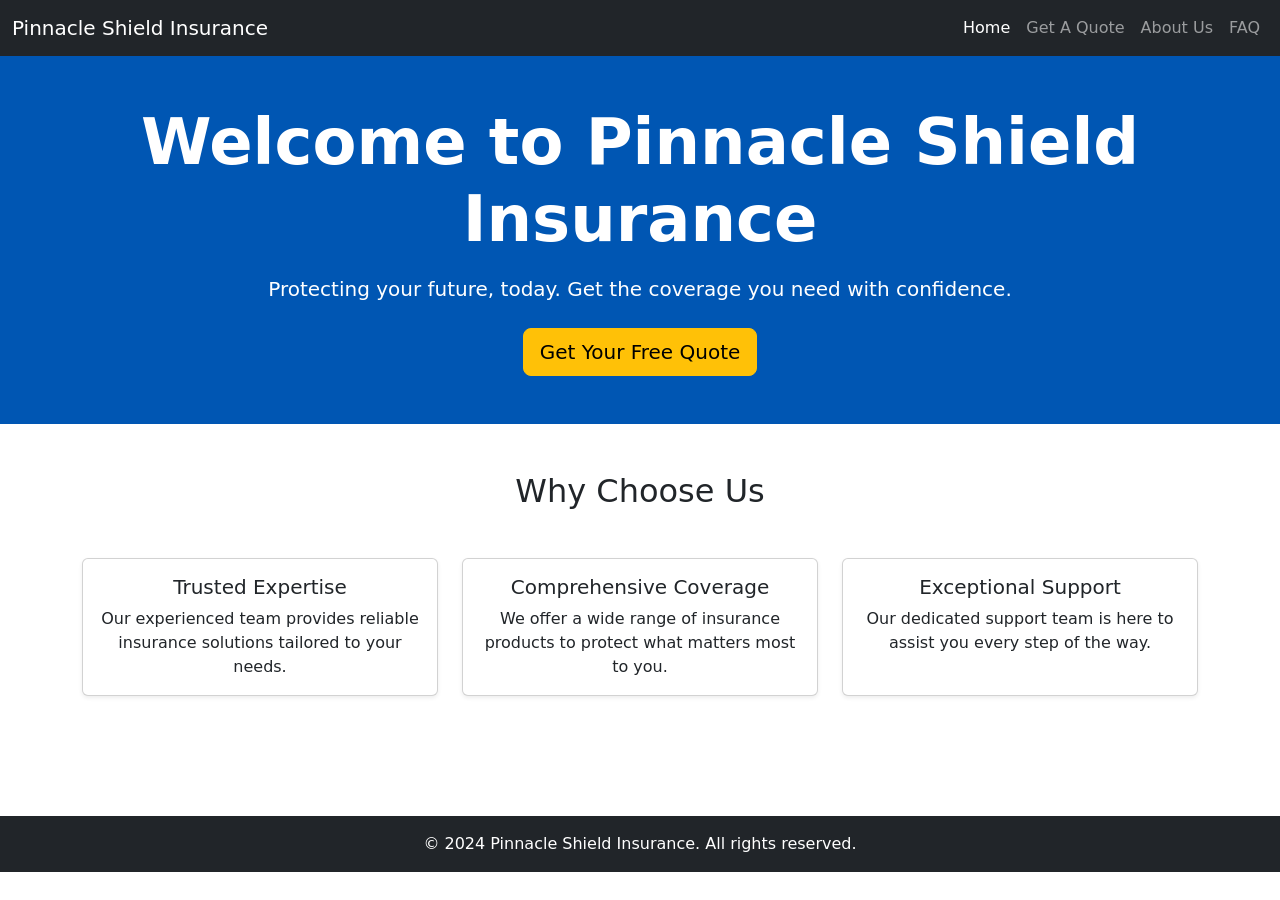
==== index.html @ d4f03f18 "Created initial content on homepage and quote page." ====
<!DOCTYPE html>
<html lang="en">
<head>
    <link href="https://cdn.jsdelivr.net/npm/bootstrap@5.3.2/dist/css/bootstrap.min.css"
          rel="stylesheet"
          integrity="sha384-T3c6CoIi6uLrA9TneNEoa7RxnatzjcDSCmG1MXxSR1GAsXEV/Dwwykc2MPK8M2HN"
          crossorigin="anonymous">
    <meta charset="UTF-8">
    <meta name="viewport" content="width=device-width, initial-scale=1.0">
    <title>Pinnacle Shield Insurance</title>
    <link rel="stylesheet" href="styles.css">
</head>
<body>
    <header>
        <nav class="navbar navbar-expand-lg navbar-dark bg-dark">
            <div class="container-fluid">
                <a class="navbar-brand" href="#">Pinnacle Shield Insurance</a>
                <button class="navbar-toggler" type="button" data-bs-toggle="collapse" data-bs-target="#navbarNav" aria-controls="navbarNav" aria-expanded="false" aria-label="Toggle navigation">
                    <span class="navbar-toggler-icon"></span>
                </button>
                <div class="collapse navbar-collapse" id="navbarNav">
                    <ul class="navbar-nav ms-auto">
                        <li class="nav-item"><a class="nav-link active" aria-current="page" href="index.html">Home</a></li>
                        <li class="nav-item"><a class="nav-link" href="quote.html">Get A Quote</a></li>
                        <li class="nav-item"><a class="nav-link" href="about.html">About Us</a></li>
                        <li class="nav-item"><a class="nav-link" href="faq.html">FAQ</a></li>
                    </ul>
                </div>
            </div>
        </nav>
    </header>

    <main>
        <section class="hero-section text-white py-5" style="background-color: #0056b3;">
            <div class="container text-center">
                <h1 class="display-3 fw-bold mb-3">Welcome to Pinnacle Shield Insurance</h1>
                <p class="lead mb-4">Protecting your future, today. Get the coverage you need with confidence.</p>
                <a href="quote.html" class="btn btn-warning btn-lg">Get Your Free Quote</a>
            </div>
        </section>
            <section class="why-choose-us-section py-5">
                <div class="container">
                    <h2 class="text-center mb-5">Why Choose Us</h2>
                    <div class="row">
                        <div class="col-md-4 mb-4">
                            <div class="card h-100 shadow-sm">
                                <div class="card-body text-center">
                                    <h5 class="card-title">Trusted Expertise</h5>
                                    <p class="card-text">Our experienced team provides reliable insurance solutions tailored to your needs.</p>
                                </div>
                            </div>
                        </div>
                        <div class="col-md-4 mb-4">
                            <div class="card h-100 shadow-sm">
                                <div class="card-body text-center">
                                    <h5 class="card-title">Comprehensive Coverage</h5>
                                    <p class="card-text">We offer a wide range of insurance products to protect what matters most to you.</p>
                                </div>
                            </div>
                        </div>
                        <div class="col-md-4 mb-4">
                            <div class="card h-100 shadow-sm">
                                <div class="card-body text-center">
                                    <h5 class="card-title">Exceptional Support</h5>
                                    <p class="card-text">Our dedicated support team is here to assist you every step of the way.</p>
                                </div>
                            </div>
                        </div>
                    </div>
                </div>
            </section>
    </main>

    <footer class="navbar navbar-dark bg-dark mt-5">
        <div class="container justify-content-center">
            <span class="navbar-text text-white w-100 text-center">&copy; 2024 Pinnacle Shield Insurance. All rights reserved.</span>
        </div>
    </footer>
</body>
    <script src="https://cdn.jsdelivr.net/npm/bootstrap@5.3.2/dist/js/bootstrap.bundle.min.js"
            integrity="sha384-C6RzsynM9kWDrMNeT87bh95OGNyZPhcTNXj1NW7RuBCsyN/o0jlpcV8Qyq46cDfL"
            crossorigin="anonymous"></script>
</html>
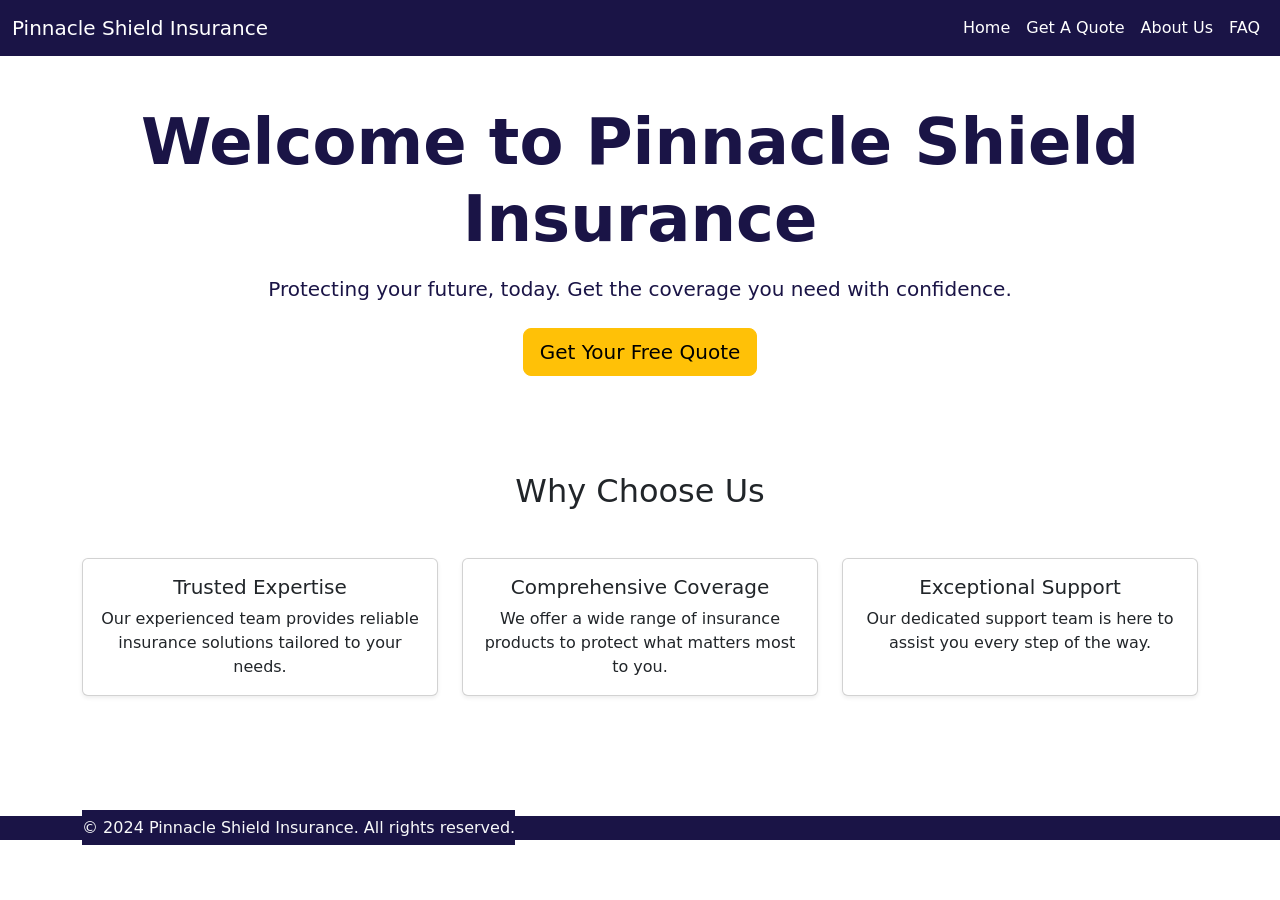
==== commit a9dde0d2: "Started JS validation on form submit action." ====
--- a/index.html
+++ b/index.html
@@ -1,6 +1,15 @@
+<!--
+    Pinnacle Shield Insurance - Home Page
+    This file is the main landing page for the insurance website.
+    It uses Bootstrap 5 for layout and styling.
+-->
 <!DOCTYPE html>
 <html lang="en">
 <head>
+        <!--
+            Head Section
+            - Loads Bootstrap CSS from CDN
+        -->
     <link href="https://cdn.jsdelivr.net/npm/bootstrap@5.3.2/dist/css/bootstrap.min.css"
           rel="stylesheet"
           integrity="sha384-T3c6CoIi6uLrA9TneNEoa7RxnatzjcDSCmG1MXxSR1GAsXEV/Dwwykc2MPK8M2HN"
@@ -8,13 +17,18 @@
     <meta charset="UTF-8">
     <meta name="viewport" content="width=device-width, initial-scale=1.0">
     <title>Pinnacle Shield Insurance</title>
-    <link rel="stylesheet" href="styles.css">
+    <link rel="stylesheet" href="css/styles.css">
 </head>
 <body>
-    <header>
-        <nav class="navbar navbar-expand-lg navbar-dark bg-dark">
+        <!--
+            Header Section
+            - Contains the navigation bar with links to all main pages
+        -->
+    <header style="background-color: #1a1446 !important; color: #ffffff important;">
+        <nav class="navbar navbar-expand-lg" style="background-color: #1a1446 !important; color: #ffffff !important;">
+        <!-- <nav class="navbar navbar-expand-lg navbar-dark bg-dark"></nav> -->
             <div class="container-fluid">
-                <a class="navbar-brand" href="#">Pinnacle Shield Insurance</a>
+                <a class="navbar-brand" href="#" style="color: #ffffff !important;">Pinnacle Shield Insurance</a>
                 <button class="navbar-toggler" type="button" data-bs-toggle="collapse" data-bs-target="#navbarNav" aria-controls="navbarNav" aria-expanded="false" aria-label="Toggle navigation">
                     <span class="navbar-toggler-icon"></span>
                 </button>
@@ -30,15 +44,21 @@
         </nav>
     </header>
 
-    <main>
-        <section class="hero-section text-white py-5" style="background-color: #0056b3;">
+        <main>
+                <!--
+                    Hero Section
+                -->
+        <section class="hero-section py-5" style="color: #1a1446 !important;">
             <div class="container text-center">
                 <h1 class="display-3 fw-bold mb-3">Welcome to Pinnacle Shield Insurance</h1>
                 <p class="lead mb-4">Protecting your future, today. Get the coverage you need with confidence.</p>
                 <a href="quote.html" class="btn btn-warning btn-lg">Get Your Free Quote</a>
             </div>
         </section>
-            <section class="why-choose-us-section py-5">
+                        <!--
+                            Why Choose Us Section
+                        -->
+                        <section class="why-choose-us-section py-5">
                 <div class="container">
                     <h2 class="text-center mb-5">Why Choose Us</h2>
                     <div class="row">
@@ -71,13 +91,20 @@
             </section>
     </main>
 
-    <footer class="navbar navbar-dark bg-dark mt-5">
+        <!--
+            Footer Section
+        -->
+        <!-- <footer class="navbar navbar-dark bg-dark mt-5"> -->
+        <footer class="mt-5" style="background-color: #1a1446 !important;">
         <div class="container justify-content-center">
-            <span class="navbar-text text-white w-100 text-center">&copy; 2024 Pinnacle Shield Insurance. All rights reserved.</span>
+            <span class="navbar-text w-100 text-center" style="color: #f8f9fa !important;">&copy; 2024 Pinnacle Shield Insurance. All rights reserved.</span>
         </div>
     </footer>
 </body>
-    <script src="https://cdn.jsdelivr.net/npm/bootstrap@5.3.2/dist/js/bootstrap.bundle.min.js"
+        <!--
+          Bootstrap JS
+        -->
+        <script src="https://cdn.jsdelivr.net/npm/bootstrap@5.3.2/dist/js/bootstrap.bundle.min.js"
             integrity="sha384-C6RzsynM9kWDrMNeT87bh95OGNyZPhcTNXj1NW7RuBCsyN/o0jlpcV8Qyq46cDfL"
             crossorigin="anonymous"></script>
 </html>
--- a/css/styles.css
+++ b/css/styles.css
@@ -0,0 +1,122 @@
+header .navbar .navbar-brand, header .navbar .nav-link, nav.navbar .navbar-brand, nav.navbar .nav-link {
+	color: #ffffff !important;
+}
+/* Hamburger menu (navbar-toggler-icon) color for dark header */
+.navbar-toggler {
+	border-color: #ffffff !important;
+}
+.navbar-toggler-icon {
+	background-image: url("data:image/svg+xml,%3csvg xmlns='http://www.w3.org/2000/svg' viewBox='0 0 30 30'%3e%3cpath stroke='rgba(255,255,255,1)' stroke-width='2' d='M4 7h22M4 15h22M4 23h22'/%3e%3c/svg%3e");
+}
+/* Header and Footer Theming */
+header, header .navbar, nav.navbar {
+	background-color: #1a1446 !important;
+	color: #ffffff !important;
+}
+
+footer, footer .navbar-text, footer .navbar, footer .container, footer span {
+	background-color: #1a1446 !important;
+	color: #f8f9fa !important;
+}
+/* Green border and text for Home Insurance */
+
+
+.home-insurance-card {
+	border: 2px solid #28a745 !important;
+}
+.green-card .card-title,
+.green-card div[style*="font-size"] {
+	color: #28a745;
+}
+
+
+/* Red border and text for Life Insurance */
+
+
+.life-insurance-card {
+	border: 2px solid #dc3545 !important;
+}
+.red-card .card-title,
+.red-card div[style*="font-size"] {
+	color: #dc3545;
+}
+
+/* Blue border and clickable effect for Auto Insurance card */
+
+
+.auto-insurance-card {
+	border: 2px solid #007bff !important;
+	cursor: pointer;
+	transition: box-shadow 0.2s, border-color 0.2s;
+}
+.blue-card .card-title,
+.blue-card div[style*="font-size"] {
+    color: #007bff;
+}
+
+.auto-insurance-card:hover {
+	box-shadow: 0 0 0 4px rgba(0,123,255,0.15);
+	border-color: #0056b3 !important;
+}
+
+.home-insurance-card:hover {
+	box-shadow: 0 0 0 4px rgba(7, 82, 25, 0.15);
+	border-color: #0e5818 !important;
+}
+
+.life-insurance-card:hover {
+	box-shadow: 0 0 0 4px rgba(88, 24, 7, 0.15);
+	border-color: #721b06 !important;
+}
+
+*, *::before, *::after {
+box-sizing: border-box;
+margin: 0;
+padding: 0;
+}
+@media (max-width: 767.98px) {
+	.hero-section {
+		padding: 2rem 0;
+	}
+	.why-choose-us-section h2 {
+		font-size: 1.5rem;
+	}
+	.card {
+		margin-bottom: 1.5rem;
+	}
+	.navbar-nav {
+		text-align: center;
+	}
+	.footer .navbar-text {
+		font-size: 0.95rem;
+	}
+}
+/* Card Hover Effects */
+.card {
+	transition: box-shadow 0.3s ease;
+}
+
+.card:hover {
+	box-shadow: 0 8px 24px rgba(0, 86, 179, 0.2), 0 1.5px 6px rgba(0,0,0,0.10);
+}
+/* Hero Section Styles */
+
+/*
+.hero-section {
+	background-color: #0056b3;
+	color: #fff;
+	padding: 4rem 0;
+	text-align: center;
+}
+*/
+
+/* Center the content of .container.mt-5 on the quote page */
+.container.mt-5 {
+	display: flex;
+	flex-direction: column;
+	align-items: center;
+	justify-content: center;
+	text-align: center;
+}
+
+
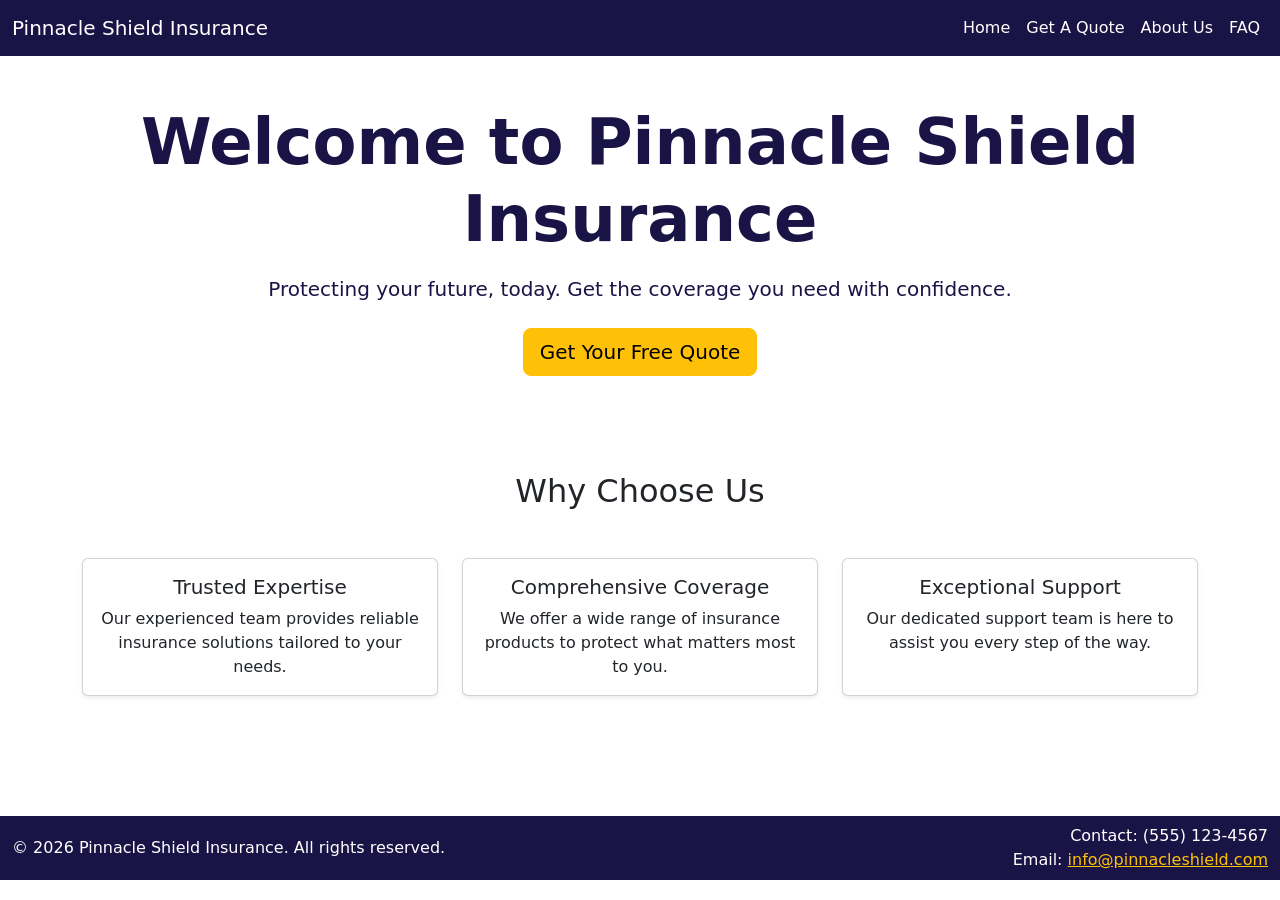
==== commit 51263244: "Footer copyied to all pages." ====
--- a/index.html
+++ b/index.html
@@ -26,7 +26,6 @@
         -->
     <header style="background-color: #1a1446 !important; color: #ffffff important;">
         <nav class="navbar navbar-expand-lg" style="background-color: #1a1446 !important; color: #ffffff !important;">
-        <!-- <nav class="navbar navbar-expand-lg navbar-dark bg-dark"></nav> -->
             <div class="container-fluid">
                 <a class="navbar-brand" href="#" style="color: #ffffff !important;">Pinnacle Shield Insurance</a>
                 <button class="navbar-toggler" type="button" data-bs-toggle="collapse" data-bs-target="#navbarNav" aria-controls="navbarNav" aria-expanded="false" aria-label="Toggle navigation">
@@ -90,15 +89,16 @@
                 </div>
             </section>
     </main>
-
-        <!--
-            Footer Section
-        -->
-        <!-- <footer class="navbar navbar-dark bg-dark mt-5"> -->
-        <footer class="mt-5" style="background-color: #1a1446 !important;">
-        <div class="container justify-content-center">
-            <span class="navbar-text w-100 text-center" style="color: #f8f9fa !important;">&copy; 2024 Pinnacle Shield Insurance. All rights reserved.</span>
-        </div>
+        <footer style="background-color: #1a1446 !important; color: #ffffff important;">
+        <nav class="mt-5" style="background-color: #1a1446 !important; color: #ffffff !important;">
+            <div class="container-fluid d-flex justify-content-between align-items-center py-2">
+                <a class="navbar-brand m-0" href="#" style="color: #ffffff !important;">&copy; 2026 Pinnacle Shield Insurance. All rights reserved.</a>
+                <div class="text-end" style="color: #ffffff;">
+                    <div>Contact: (555) 123-4567</div>
+                    <div>Email: <a href="mailto:info@pinnacleshield.com" style="color: #ffc107; text-decoration: underline;">info@pinnacleshield.com</a></div>
+                </div>
+            </div>
+        </nav>
     </footer>
 </body>
         <!--
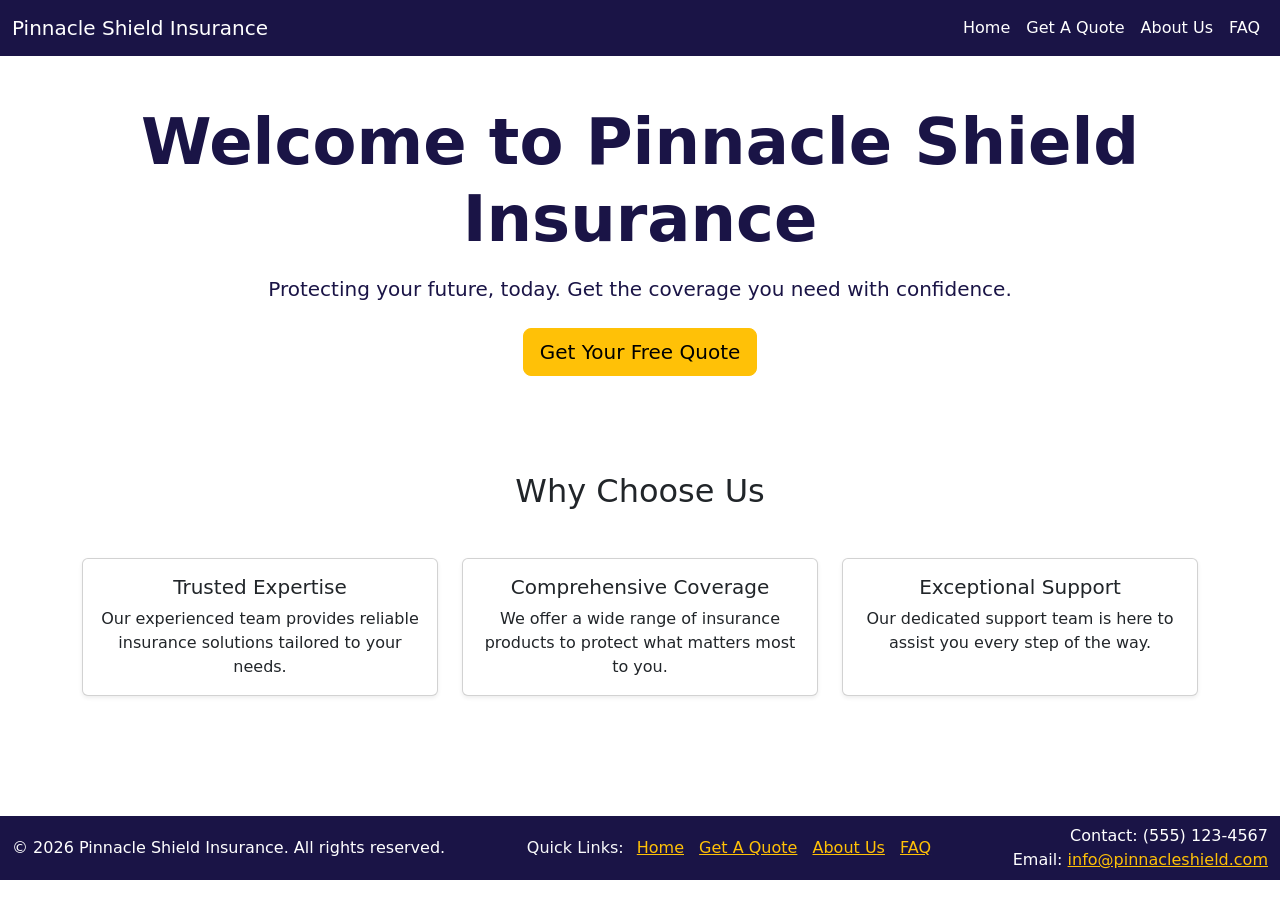
==== commit c978be26: "Added Quick Links to Footer" ====
--- a/index.html
+++ b/index.html
@@ -91,8 +91,15 @@
     </main>
         <footer style="background-color: #1a1446 !important; color: #ffffff important;">
         <nav class="mt-5" style="background-color: #1a1446 !important; color: #ffffff !important;">
-            <div class="container-fluid d-flex justify-content-between align-items-center py-2">
-                <a class="navbar-brand m-0" href="#" style="color: #ffffff !important;">&copy; 2026 Pinnacle Shield Insurance. All rights reserved.</a>
+            <div class="container-fluid d-flex flex-column flex-md-row justify-content-between align-items-center py-2">
+                <a class="navbar-brand m-0 mb-2 mb-md-0" href="#" style="color: #ffffff !important;">&copy; 2026 Pinnacle Shield Insurance. All rights reserved.</a>
+                <div class="footer-quick-links mb-2 mb-md-0">
+                    <span class="me-2">Quick Links:</span>
+                    <a href="index.html" style="color: #ffc107; text-decoration: underline; margin-right: 10px;">Home</a>
+                    <a href="quote.html" style="color: #ffc107; text-decoration: underline; margin-right: 10px;">Get A Quote</a>
+                    <a href="about.html" style="color: #ffc107; text-decoration: underline; margin-right: 10px;">About Us</a>
+                    <a href="faq.html" style="color: #ffc107; text-decoration: underline;">FAQ</a>
+                </div>
                 <div class="text-end" style="color: #ffffff;">
                     <div>Contact: (555) 123-4567</div>
                     <div>Email: <a href="mailto:info@pinnacleshield.com" style="color: #ffc107; text-decoration: underline;">info@pinnacleshield.com</a></div>
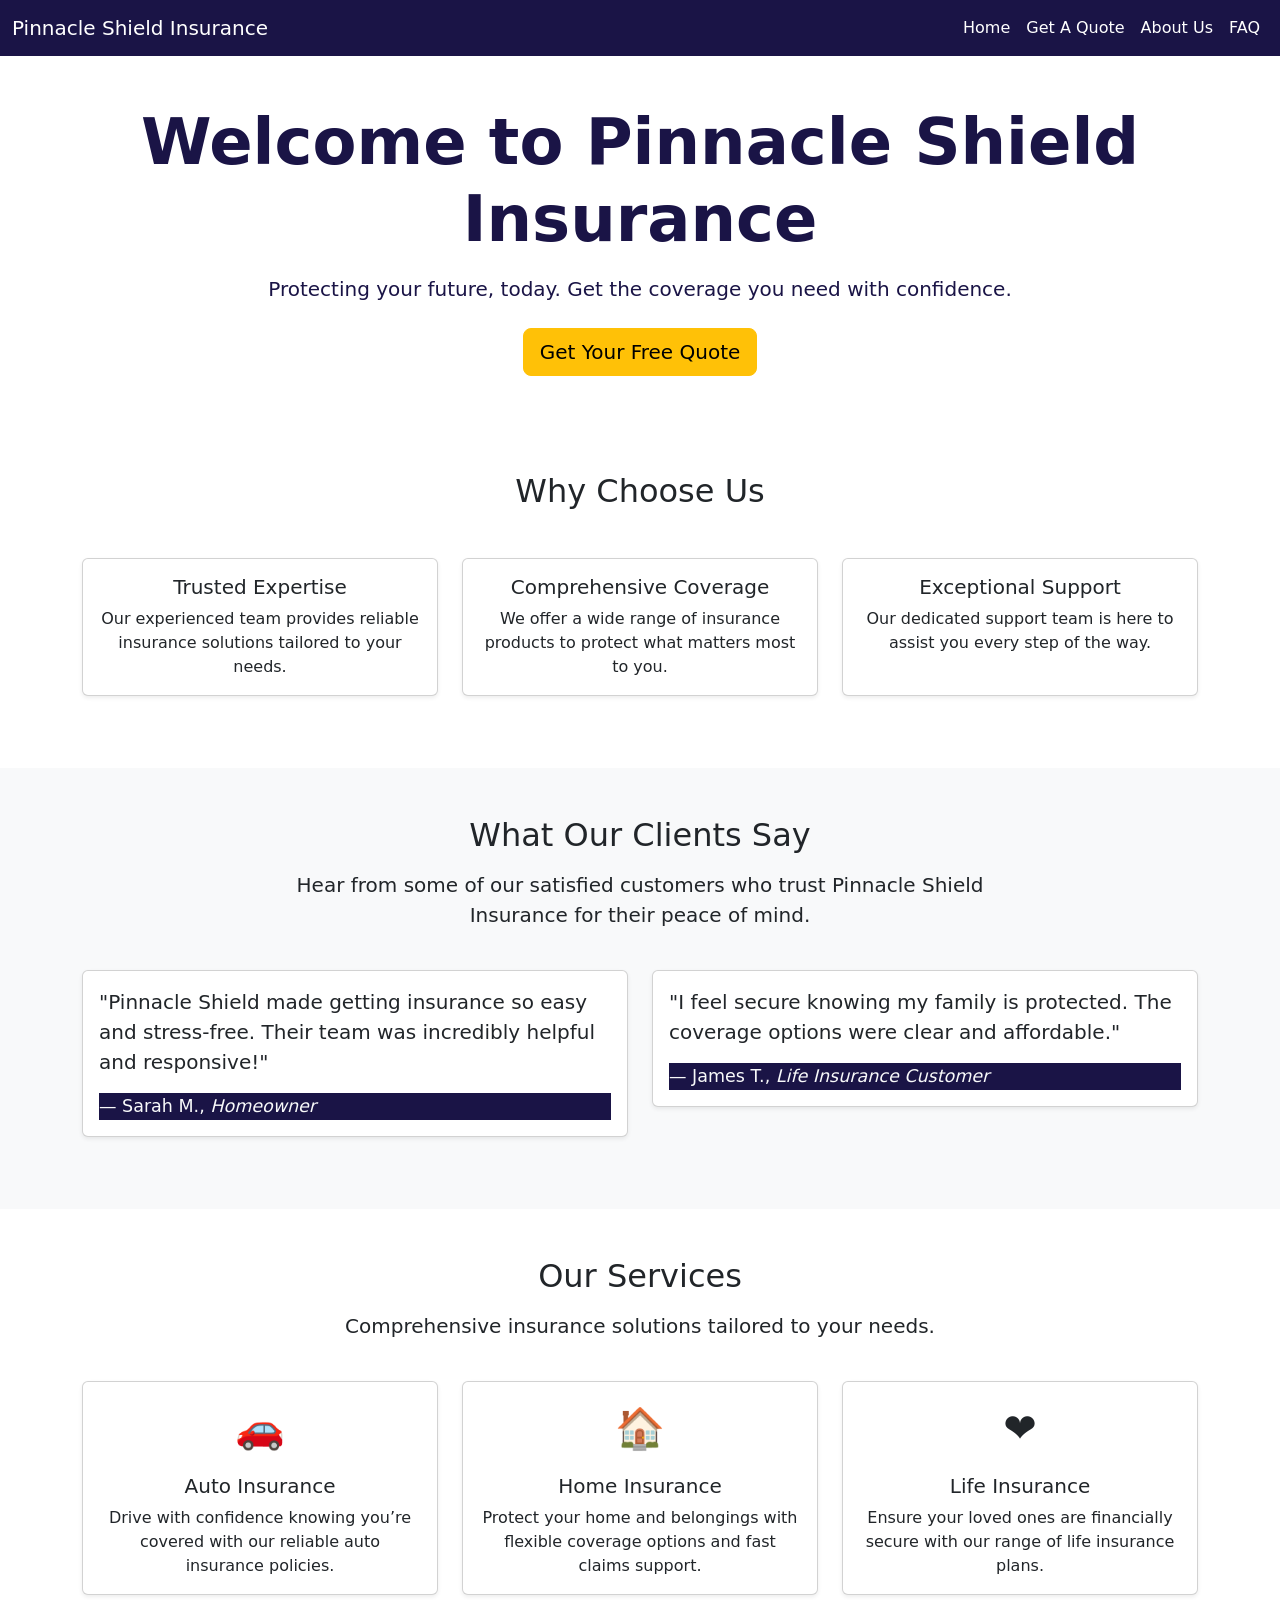
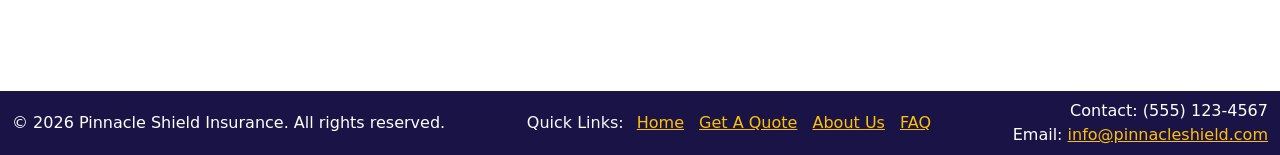
==== commit 103a9e34: "Added testimonials and services.  Made service cards clickable and auto-launch forms." ====
--- a/index.html
+++ b/index.html
@@ -27,7 +27,7 @@
     <header style="background-color: #1a1446 !important; color: #ffffff important;">
         <nav class="navbar navbar-expand-lg" style="background-color: #1a1446 !important; color: #ffffff !important;">
             <div class="container-fluid">
-                <a class="navbar-brand" href="#" style="color: #ffffff !important;">Pinnacle Shield Insurance</a>
+                <a class="navbar-brand" href="index.html" style="color: #ffffff !important;">Pinnacle Shield Insurance</a>
                 <button class="navbar-toggler" type="button" data-bs-toggle="collapse" data-bs-target="#navbarNav" aria-controls="navbarNav" aria-expanded="false" aria-label="Toggle navigation">
                     <span class="navbar-toggler-icon"></span>
                 </button>
@@ -88,8 +88,98 @@
                     </div>
                 </div>
             </section>
+
+            <!-- Testimonial Section -->
+            <section class="py-5 bg-light">
+                <div class="container">
+                    <div class="row justify-content-center mb-4">
+                        <div class="col-lg-8 text-center">
+                            <h2 class="mb-3">What Our Clients Say</h2>
+                            <p class="lead">Hear from some of our satisfied customers who trust Pinnacle Shield Insurance for their peace of mind.</p>
+                        </div>
+                    </div>
+                    <div class="row justify-content-center">
+                        <div class="col-md-6">
+                            <div class="card shadow-sm mb-4">
+                                <div class="card-body">
+                                    <blockquote class="blockquote mb-0">
+                                        <p>"Pinnacle Shield made getting insurance so easy and stress-free. Their team was incredibly helpful and responsive!"</p>
+                                        <footer class="blockquote-footer mt-2">Sarah M., <cite title="Source Title">Homeowner</cite></footer>
+                                    </blockquote>
+                                </div>
+                            </div>
+                        </div>
+                        <div class="col-md-6">
+                            <div class="card shadow-sm mb-4">
+                                <div class="card-body">
+                                    <blockquote class="blockquote mb-0">
+                                        <p>"I feel secure knowing my family is protected. The coverage options were clear and affordable."</p>
+                                        <footer class="blockquote-footer mt-2">James T., <cite title="Source Title">Life Insurance Customer</cite></footer>
+                                    </blockquote>
+                                </div>
+                            </div>
+                        </div>
+                    </div>
+                </div>
+            </section>
+
+            <!-- Services Provided Section -->
+            <section class="py-5">
+                <div class="container">
+                    <div class="row justify-content-center mb-4">
+                        <div class="col-lg-8 text-center">
+                            <h2 class="mb-3">Our Services</h2>
+                            <p class="lead">Comprehensive insurance solutions tailored to your needs.</p>
+                        </div>
+                    </div>
+                    <div class="row g-4">
+                        <div class="col-md-4">
+                            <div class="card h-100 shadow-sm text-center service-card clickable-service" data-insurance="auto">
+                                <div class="card-body">
+                                    <div class="mb-3" style="font-size:2.5rem;">🚗</div>
+                                    <h5 class="card-title">Auto Insurance</h5>
+                                    <p class="card-text">Drive with confidence knowing you’re covered with our reliable auto insurance policies.</p>
+                                </div>
+                            </div>
+                        </div>
+                        <div class="col-md-4">
+                            <div class="card h-100 shadow-sm text-center service-card clickable-service" data-insurance="home">
+                                <div class="card-body">
+                                    <div class="mb-3" style="font-size:2.5rem;">🏠</div>
+                                    <h5 class="card-title">Home Insurance</h5>
+                                    <p class="card-text">Protect your home and belongings with flexible coverage options and fast claims support.</p>
+                                </div>
+                            </div>
+                        </div>
+                        <div class="col-md-4">
+                            <div class="card h-100 shadow-sm text-center service-card clickable-service" data-insurance="life">
+                                <div class="card-body">
+                                    <div class="mb-3" style="font-size:2.5rem;">❤️</div>
+                                    <h5 class="card-title">Life Insurance</h5>
+                                    <p class="card-text">Ensure your loved ones are financially secure with our range of life insurance plans.</p>
+                                </div>
+                            </div>
+                        </div>
+                    </div>
+                </div>
+            </section>
     </main>
         <footer style="background-color: #1a1446 !important; color: #ffffff important;">
+                <script src="js/main.js"></script>
+                <script>
+                // Make Our Services cards clickable and pass selection to quote.html
+                document.addEventListener('DOMContentLoaded', function () {
+                    document.querySelectorAll('.clickable-service').forEach(function(card) {
+                        card.style.cursor = 'pointer';
+                        card.addEventListener('click', function() {
+                            var insuranceType = card.getAttribute('data-insurance');
+                            // Store selection in localStorage
+                            localStorage.setItem('selectedInsuranceType', insuranceType);
+                            window.location.href = 'quote.html';
+                        });
+                    });
+                });
+                </script>
         <nav class="mt-5" style="background-color: #1a1446 !important; color: #ffffff !important;">
             <div class="container-fluid d-flex flex-column flex-md-row justify-content-between align-items-center py-2">
                 <a class="navbar-brand m-0 mb-2 mb-md-0" href="#" style="color: #ffffff !important;">&copy; 2026 Pinnacle Shield Insurance. All rights reserved.</a>
